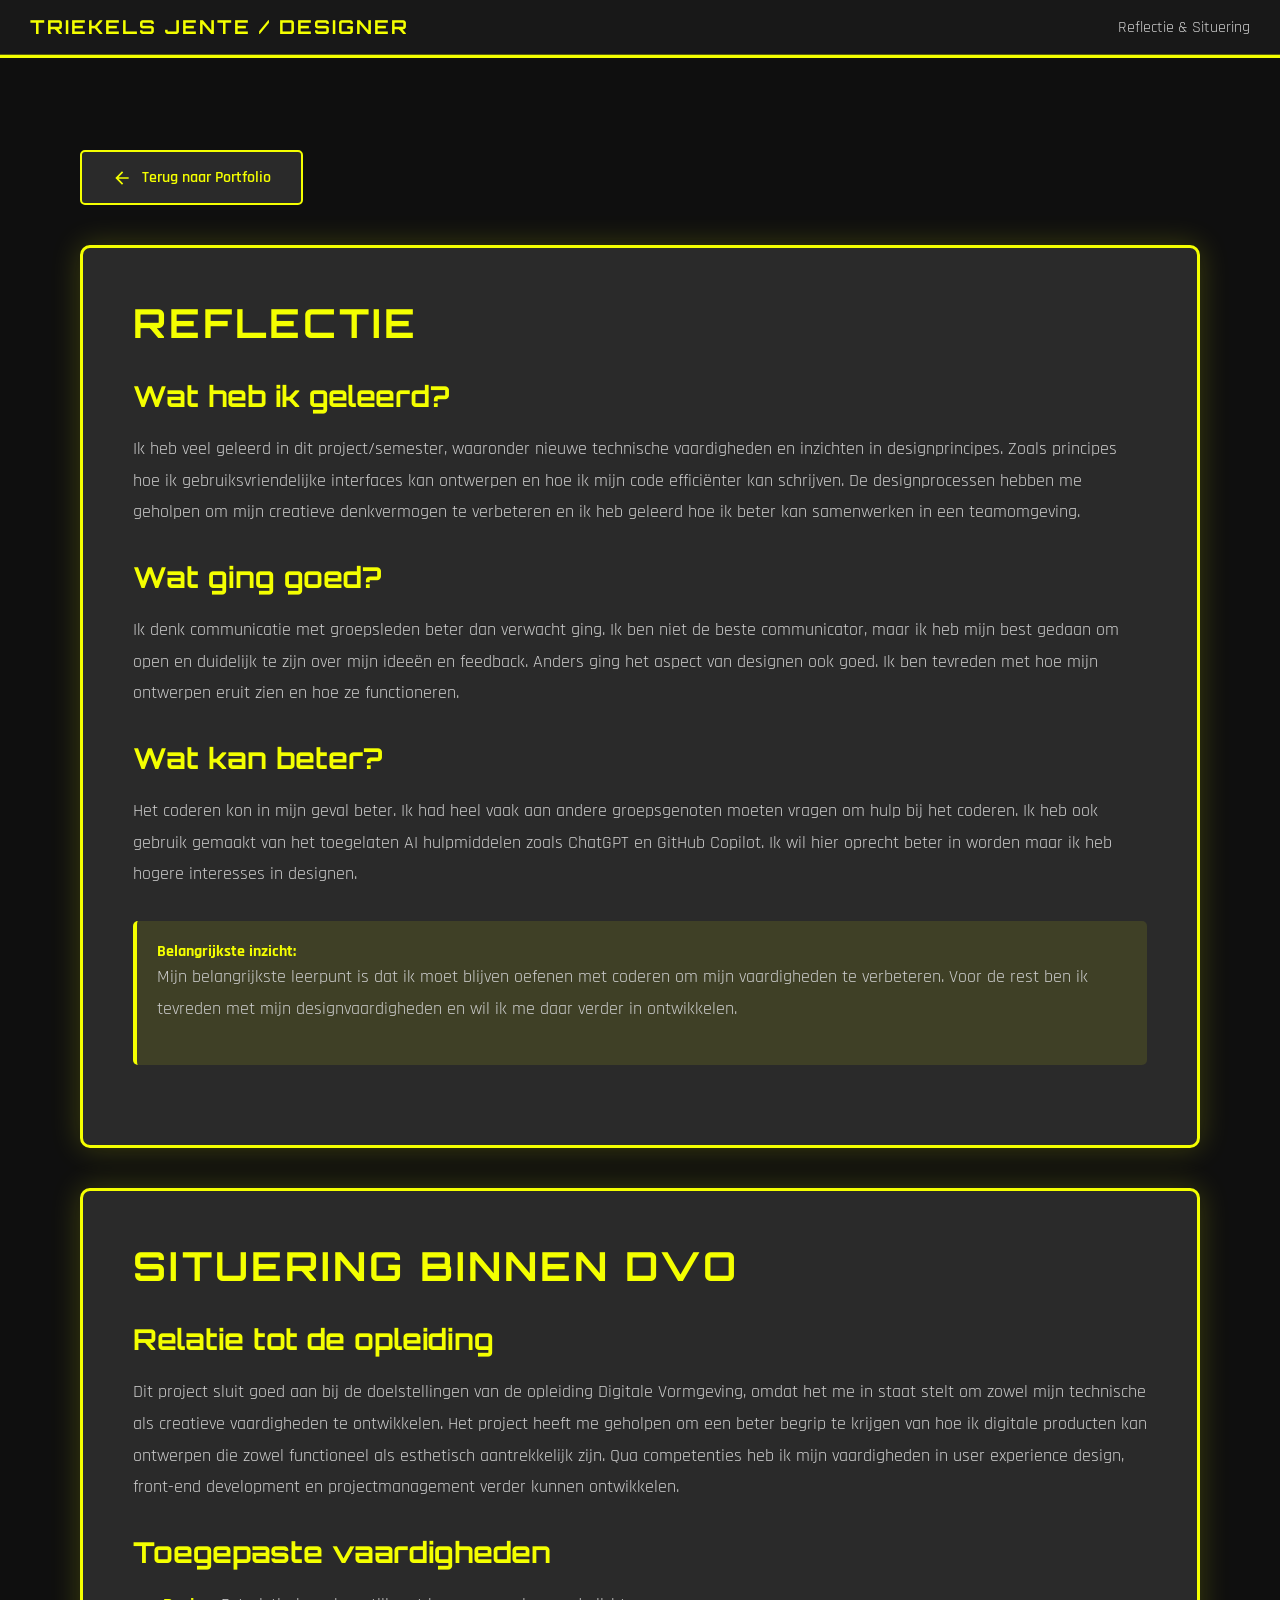
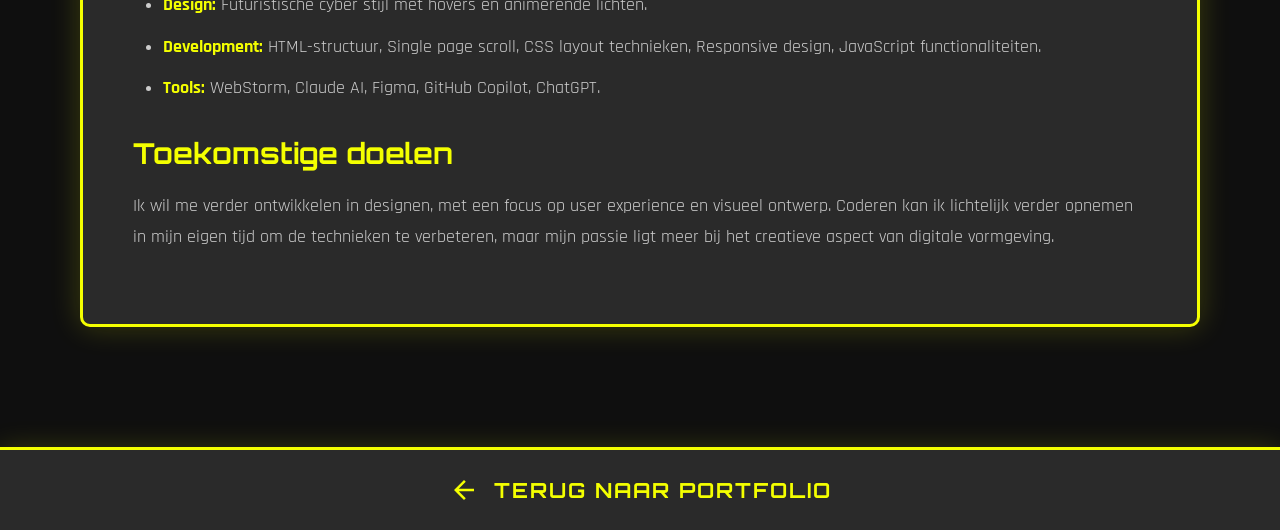
==== portfolio/index.html @ 8e006cd0 "Refactors V3" ====
<!DOCTYPE html>
<html lang="nl">
<head>
    <meta charset="UTF-8">
    <meta name="viewport" content="width=device-width, initial-scale=1.0">
    <title>Reflectie & Situering - Triekels Jente</title>
    <link href="https://fonts.googleapis.com/css2?family=Orbitron:wght@400;700;900&family=Rajdhani:wght@300;400;500;600;700&display=swap" rel="stylesheet">
    <link rel="stylesheet" href="../stijl.css">
    <style>
        .reflection-container {
            max-width: 1200px;
            margin: 0 auto;
            padding: 150px 40px 80px;
        }

        .back-button {
            display: inline-flex;
            align-items: center;
            gap: 10px;
            padding: 15px 30px;
            background: var(--card-bg);
            color: var(--neon-yellow);
            text-decoration: none;
            font-weight: 600;
            border: 2px solid var(--neon-yellow);
            border-radius: 5px;
            transition: all 0.3s ease;
            margin-bottom: 40px;
        }

        .back-button:hover {
            background: var(--neon-yellow);
            color: var(--darker-bg);
            transform: translateX(-5px);
        }

        .back-icon {
            width: 20px;
            height: 20px;
            fill: currentColor;
        }

        .reflection-card {
            background: var(--card-bg);
            border: 3px solid var(--neon-yellow);
            border-radius: 10px;
            padding: 50px;
            box-shadow: 0 0 30px rgba(244, 255, 0, 0.2);
            margin-bottom: 40px;
        }

        .reflection-card h2 {
            color: var(--neon-yellow);
            font-family: 'Orbitron', sans-serif;
            font-size: 2.5rem;
            margin-bottom: 30px;
            text-transform: uppercase;
            letter-spacing: 3px;
        }

        .reflection-card h3 {
            color: var(--neon-yellow);
            font-family: 'Orbitron', sans-serif;
            font-size: 1.8rem;
            margin-top: 30px;
            margin-bottom: 20px;
        }

        .reflection-card p {
            color: var(--text-secondary);
            line-height: 1.8;
            font-size: 1.1rem;
            margin-bottom: 20px;
        }

        .reflection-card ul,
        .reflection-card ol {
            color: var(--text-secondary);
            line-height: 1.8;
            font-size: 1.1rem;
            margin-left: 30px;
            margin-bottom: 20px;
        }

        .reflection-card li {
            margin-bottom: 10px;
        }

        .reflection-card strong {
            color: var(--neon-yellow);
            font-weight: 700;
        }

        .highlight-box {
            background: rgba(244, 255, 0, 0.1);
            border-left: 4px solid var(--neon-yellow);
            padding: 20px;
            margin: 30px 0;
            border-radius: 5px;
        }

        @media (max-width: 768px) {
            .reflection-container {
                padding: 120px 20px 60px;
            }

            .reflection-card {
                padding: 30px 20px;
            }

            .reflection-card h2 {
                font-size: 1.8rem;
            }

            .reflection-card h3 {
                font-size: 1.4rem;
            }
        }
    </style>
</head>
<body>
<!-- Navigation -->
<nav>
    <div class="nav-header">
        <div class="nav-title">Triekels Jente / Designer</div>
        <div class="nav-time">Reflectie & Situering</div>
    </div>
</nav>

<div class="reflection-container">
    <a href="../index.html" class="back-button">
        <svg class="back-icon" viewBox="0 0 24 24">
            <path d="M20 11H7.83l5.59-5.59L12 4l-8 8 8 8 1.41-1.41L7.83 13H20v-2z"/>
        </svg>
        Terug naar Portfolio
    </a>

    <div class="reflection-card">
        <h2>Reflectie</h2>

        <h3>Wat heb ik geleerd?</h3>
        <p>
            Ik heb veel geleerd in dit project/semester, waaronder nieuwe technische vaardigheden en inzichten in designprincipes. Zoals principes hoe ik gebruiksvriendelijke interfaces kan ontwerpen en hoe ik mijn code efficiënter kan schrijven.
            De designprocessen hebben me geholpen om mijn creatieve denkvermogen te verbeteren en ik heb geleerd hoe ik beter kan samenwerken in een teamomgeving.
        </p>

        <h3>Wat ging goed?</h3>
        <p>
            Ik denk communicatie met groepsleden beter dan verwacht ging. Ik ben niet de beste communicator, maar ik heb mijn best gedaan om open en duidelijk te zijn over mijn ideeën en feedback.
            Anders ging het aspect van designen ook goed. Ik ben tevreden met hoe mijn ontwerpen eruit zien en hoe ze functioneren.
        </p>

        <h3>Wat kan beter?</h3>
        <p>
            Het coderen kon in mijn geval beter. Ik had heel vaak aan andere groepsgenoten moeten vragen om hulp bij het coderen. Ik heb ook gebruik  gemaakt van het toegelaten AI hulpmiddelen zoals ChatGPT en GitHub Copilot.
            Ik wil hier oprecht beter in worden maar ik heb hogere interesses in designen.
        </p>

        <div class="highlight-box">
            <strong>Belangrijkste inzicht:</strong>
            <p>
                Mijn belangrijkste leerpunt is dat ik moet blijven oefenen met coderen om mijn vaardigheden te verbeteren.
                Voor de rest ben ik tevreden met mijn designvaardigheden en wil ik me daar verder in ontwikkelen.
            </p>
        </div>
    </div>

    <div class="reflection-card">
        <h2>Situering binnen DVO</h2>

        <h3>Relatie tot de opleiding</h3>
        <p>
            Dit project sluit goed aan bij de doelstellingen van de opleiding Digitale Vormgeving, omdat het me in staat stelt om zowel mijn technische als creatieve vaardigheden te ontwikkelen.
            Het project heeft me geholpen om een beter begrip te krijgen van hoe ik digitale producten kan ontwerpen die zowel functioneel als esthetisch aantrekkelijk zijn.
            Qua competenties heb ik mijn vaardigheden in user experience design, front-end development en projectmanagement verder kunnen ontwikkelen.
        </p>

        <h3>Toegepaste vaardigheden</h3>
        <ul>
            <li><strong>Design:</strong> Futuristische cyber stijl met hovers en animerende lichten.</li>
            <li><strong>Development:</strong> HTML-structuur, Single page scroll, CSS layout technieken, Responsive design, JavaScript functionaliteiten.</li>
            <li><strong>Tools:</strong> WebStorm, Claude AI, Figma, GitHub Copilot, ChatGPT.</li>
        </ul>

        <h3>Toekomstige doelen</h3>
        <p>
            Ik wil me verder ontwikkelen in designen, met een focus op user experience en visueel ontwerp.
            Coderen kan ik lichtelijk verder opnemen in mijn eigen tijd om de technieken te verbeteren, maar mijn passie ligt meer bij het creatieve aspect van digitale vormgeving.
        </p>
    </div>
</div>

<footer>
    <a href="../index.html" class="footer-button">
        <svg class="footer-icon" viewBox="0 0 24 24">
            <path d="M20 11H7.83l5.59-5.59L12 4l-8 8 8 8 1.41-1.41L7.83 13H20v-2z"/>
        </svg>
        Terug naar Portfolio
    </a>
</footer>
</body>
</html>
---- stijl.css ----
/* ========================
   CSS Variables (Colors)
   ======================== */
:root {
    --neon-yellow: #f4ff00;
    --dark-bg: #1a1a1a;
    --darker-bg: #0f0f0f;
    --card-bg: #2a2a2a;
    --text-primary: #ffffff;
    --text-secondary: #cccccc;
    --border-color: #f4ff00;
}

/* ========================
   Reset & Base Styles
   ======================== */
* {
    margin: 0;
    padding: 0;
    box-sizing: border-box;
}

body {
    font-family: 'Rajdhani', sans-serif;
    background: var(--darker-bg);
    color: var(--text-primary);
    overflow-x: hidden;
    scroll-behavior: smooth;
}

/* ========================
   Navigation
   ======================== */
nav {
    position: fixed;
    top: 0;
    left: 0;
    right: 0;
    z-index: 1000;
    background: rgba(26, 26, 26, 0.95);
    backdrop-filter: blur(10px);
    border-bottom: 3px solid var(--neon-yellow);
}

.nav-header {
    display: flex;
    justify-content: space-between;
    align-items: center;
    padding: 15px 30px;
    border-bottom: 1px solid rgba(244, 255, 0, 0.3);
}

.nav-title {
    font-family: 'Orbitron', sans-serif;
    font-size: 1.2rem;
    font-weight: 700;
    color: var(--neon-yellow);
    text-transform: uppercase;
    letter-spacing: 2px;
}

.nav-time {
    font-size: 1rem;
    color: var(--text-secondary);
}

.nav-links {
    display: flex;
    justify-content: space-around;
    padding: 0;
    list-style: none;
}

.nav-links li {
    flex: 1;
}

.nav-links a {
    display: flex;
    align-items: center;
    justify-content: center;
    padding: 15px 20px;
    color: var(--text-primary);
    text-decoration: none;
    font-weight: 600;
    font-size: 1rem;
    transition: all 0.3s ease;
    border-bottom: 3px solid transparent;
    text-transform: uppercase;
    letter-spacing: 1px;
}

.nav-links a:hover,
.nav-links a.active {
    color: var(--neon-yellow);
    background: rgba(244, 255, 0, 0.1);
    border-bottom-color: var(--neon-yellow);
}

.nav-icon {
    width: 24px;
    height: 24px;
    margin-right: 8px;
    fill: currentColor;
}

/* ========================
   Sections & Container
   ======================== */
section {
    min-height: 100vh;
    padding: 120px 40px 60px;
    display: flex;
    align-items: center;
    justify-content: center;
    border-bottom: 1px solid rgba(244, 255, 0, 0.2);
}

.container {
    max-width: 1400px;
    width: 100%;
    margin: 0 auto;
}

.section-title {
    font-family: 'Orbitron', sans-serif;
    font-size: 3rem;
    font-weight: 900;
    color: var(--neon-yellow);
    text-align: center;
    margin-bottom: 60px;
    text-transform: uppercase;
    letter-spacing: 4px;
    text-shadow: 0 0 20px rgba(244, 255, 0, 0.5);
}

/* ========================
   Home Section
   ======================== */
#home {
    background: linear-gradient(135deg, var(--darker-bg) 0%, var(--dark-bg) 100%);
    position: relative;
    overflow: hidden;
}

#home::before {
    content: '';
    position: absolute;
    top: 0;
    left: 0;
    right: 0;
    bottom: 0;
    background:
            repeating-linear-gradient(
                    0deg,
                    transparent,
                    transparent 2px,
                    rgba(244, 255, 0, 0.03) 2px,
                    rgba(244, 255, 0, 0.03) 4px
            );
    pointer-events: none;
}

.home-content {
    text-align: center;
    position: relative;
    z-index: 1;
}

.home-title {
    font-family: 'Orbitron', sans-serif;
    font-size: 5rem;
    font-weight: 900;
    color: var(--neon-yellow);
    margin-bottom: 20px;
    text-transform: uppercase;
    letter-spacing: 8px;
    animation: glowPulse 2s ease-in-out infinite;
}

.home-subtitle {
    font-size: 2rem;
    color: var(--text-secondary);
    font-weight: 400;
    letter-spacing: 3px;
}

@keyframes glowPulse {
    0%, 100% {
        text-shadow: 0 0 20px rgba(244, 255, 0, 0.5), 0 0 40px rgba(244, 255, 0, 0.3);
    }
    50% {
        text-shadow: 0 0 30px rgba(244, 255, 0, 0.8), 0 0 60px rgba(244, 255, 0, 0.5);
    }
}

/* ========================
   Profiel Section
   ======================== */
.profiel-grid {
    display: grid;
    grid-template-columns: 1fr 2fr;
    gap: 40px;
    align-items: start;
}

.profiel-card {
    background: var(--card-bg);
    border: 3px solid var(--neon-yellow);
    border-radius: 10px;
    padding: 30px;
    box-shadow: 0 0 30px rgba(244, 255, 0, 0.2);
}

.profiel-info {
    margin-bottom: 30px;
}

.info-header {
    background: var(--neon-yellow);
    color: var(--darker-bg);
    padding: 15px;
    border-radius: 5px;
    font-weight: 700;
    font-size: 1.1rem;
    margin-bottom: 20px;
    text-transform: uppercase;
}

.info-grid {
    display: grid;
    grid-template-columns: auto 1fr;
    gap: 10px 20px;
    font-size: 1rem;
}

.info-label {
    font-weight: 600;
    color: var(--neon-yellow);
}

.profiel-image {
    width: 100%;
    max-width: 300px;
    height: auto;
    border-radius: 10px;
    border: 3px solid var(--neon-yellow);
    margin-bottom: 20px;
    object-fit: cover;
}

.about-section h3 {
    color: var(--neon-yellow);
    font-size: 1.8rem;
    margin-bottom: 20px;
    font-family: 'Orbitron', sans-serif;
}

.about-section p {
    line-height: 1.8;
    color: var(--text-secondary);
    margin-bottom: 15px;
    font-size: 1.1rem;
}

/* ========================
   Tijdlijn Section
   ======================== */
.timeline-container {
    position: relative;
    padding: 40px 0;
}

.timeline-header {
    display: grid;
    grid-template-columns: repeat(5, 1fr);
    gap: 20px;
    margin-bottom: 40px;
    text-align: center;
}

.timeline-period {
    background: var(--card-bg);
    border: 2px solid var(--neon-yellow);
    border-radius: 10px;
    padding: 20px 10px;
    position: relative;
}

.timeline-period h3 {
    font-size: 1rem;
    color: var(--text-primary);
    margin-bottom: 10px;
    font-weight: 600;
}

.timeline-period .category {
    font-size: 1.1rem;
    font-weight: 700;
    color: var(--neon-yellow);
    text-transform: uppercase;
}

.period-color {
    position: absolute;
    top: -15px;
    left: 50%;
    transform: translateX(-50%);
    width: 80%;
    height: 8px;
    border-radius: 4px;
}

.timeline-content {
    background: var(--card-bg);
    border: 3px solid var(--neon-yellow);
    border-radius: 10px;
    padding: 40px;
    box-shadow: 0 0 30px rgba(244, 255, 0, 0.2);
}

.timeline-content p {
    line-height: 1.8;
    color: var(--text-secondary);
    margin-bottom: 15px;
    font-size: 1.1rem;
}

.timeline-content strong {
    color: var(--neon-yellow);
    font-weight: 700;
}

/* ========================
   Skills Section
   ======================== */
.skills-grid {
    display: grid;
    grid-template-columns: 1fr 2fr;
    gap: 40px;
}

.skills-chart {
    background: var(--card-bg);
    border: 3px solid var(--neon-yellow);
    border-radius: 10px;
    padding: 40px;
    display: flex;
    flex-direction: column;
    align-items: center;
    justify-content: center;
    box-shadow: 0 0 30px rgba(244, 255, 0, 0.2);
}

.chart-circle {
    width: 200px;
    height: 200px;
    border-radius: 50%;
    border: 3px solid var(--neon-yellow);
    display: flex;
    align-items: center;
    justify-content: center;
    position: relative;
    margin-bottom: 40px;
}

.chart-segments {
    position: absolute;
    width: 100%;
    height: 100%;
}

.segment-line {
    position: absolute;
    width: 2px;
    height: 50%;
    background: var(--neon-yellow);
    top: 0;
    left: 50%;
    transform-origin: bottom;
}

.segment-line:nth-child(1) { transform: rotate(0deg); }
.segment-line:nth-child(2) { transform: rotate(45deg); }
.segment-line:nth-child(3) { transform: rotate(90deg); }
.segment-line:nth-child(4) { transform: rotate(135deg); }

.skills-legend {
    display: grid;
    grid-template-columns: repeat(2, 1fr);
    gap: 15px;
    width: 100%;
}

.legend-item {
    display: flex;
    align-items: center;
    gap: 10px;
}

.legend-color {
    width: 20px;
    height: 20px;
    border-radius: 3px;
}

.legend-text {
    font-size: 1rem;
    color: var(--text-primary);
    font-weight: 600;
}

.skills-description {
    background: var(--card-bg);
    border: 3px solid var(--neon-yellow);
    border-radius: 10px;
    padding: 40px;
    box-shadow: 0 0 30px rgba(244, 255, 0, 0.2);
}

.skills-description h3 {
    color: var(--neon-yellow);
    font-size: 1.5rem;
    margin-bottom: 30px;
    font-family: 'Orbitron', sans-serif;
}

.skills-description p {
    line-height: 1.8;
    color: var(--text-secondary);
    margin-bottom: 20px;
    font-size: 1.1rem;
}

.skills-description strong {
    color: var(--neon-yellow);
    font-weight: 700;
}

/* ========================
   Hobbies Section
   ======================== */
.hobbies-grid {
    display: grid;
    grid-template-columns: 1fr 2fr;
    gap: 40px;
}

.hobbies-chart {
    background: var(--card-bg);
    border: 3px solid var(--neon-yellow);
    border-radius: 10px;
    padding: 40px;
    display: flex;
    flex-direction: column;
    align-items: center;
    justify-content: center;
    box-shadow: 0 0 30px rgba(244, 255, 0, 0.2);
}

.hobby-circle {
    width: 150px;
    height: 150px;
    border-radius: 50%;
    border: 3px solid var(--neon-yellow);
    display: flex;
    align-items: center;
    justify-content: center;
    position: relative;
    margin-bottom: 40px;
    background: var(--neon-yellow);
}

.hobby-inner {
    width: 60%;
    height: 60%;
    border-radius: 50%;
    background: var(--darker-bg);
}

.hobbies-list {
    width: 100%;
}

.hobby-item {
    display: flex;
    justify-content: space-between;
    margin-bottom: 12px;
    padding: 8px 0;
    border-bottom: 1px solid rgba(244, 255, 0, 0.3);
}

.hobby-name {
    color: var(--text-primary);
    font-weight: 600;
}

.hobby-frequency {
    color: var(--neon-yellow);
    font-weight: 500;
}

.hobbies-description {
    background: var(--card-bg);
    border: 3px solid var(--neon-yellow);
    border-radius: 10px;
    padding: 40px;
    box-shadow: 0 0 30px rgba(244, 255, 0, 0.2);
}

.hobbies-description h3 {
    color: var(--neon-yellow);
    font-size: 1.5rem;
    margin-bottom: 30px;
    font-family: 'Orbitron', sans-serif;
}

.hobbies-description p {
    line-height: 1.8;
    color: var(--text-secondary);
    margin-bottom: 20px;
    font-size: 1.1rem;
}

.hobbies-description strong {
    color: var(--neon-yellow);
    font-weight: 700;
}

/* ========================
   Projecten Section
   ======================== */
.projecten-grid {
    display: grid;
    grid-template-columns: repeat(3, 1fr);
    gap: 40px;
}

.project-card {
    background: var(--card-bg);
    border: 3px solid var(--neon-yellow);
    border-radius: 10px;
    padding: 40px;
    text-align: center;
    transition: all 0.3s ease;
    box-shadow: 0 0 30px rgba(244, 255, 0, 0.2);
    position: relative;
    overflow: hidden;
}

.project-card::before {
    content: '';
    position: absolute;
    top: 0;
    left: 0;
    width: 100%;
    height: 100%;
    background: linear-gradient(135deg, transparent 0%, rgba(244, 255, 0, 0.1) 100%);
    opacity: 0;
    transition: opacity 0.3s ease;
}

.project-card:hover {
    transform: translateY(-10px);
    box-shadow: 0 10px 50px rgba(244, 255, 0, 0.4);
}

.project-card:hover::before {
    opacity: 1;
}

.project-arrow {
    width: 100px;
    height: 100px;
    margin: 0 auto 30px;
    fill: #666;
    transition: all 0.3s ease;
}

.project-card:hover .project-arrow {
    fill: var(--neon-yellow);
    transform: translateY(-10px);
}

.project-title {
    font-size: 2rem;
    color: var(--neon-yellow);
    font-weight: 700;
    margin-bottom: 10px;
    font-family: 'Orbitron', sans-serif;
}

.project-percentage {
    font-size: 1.5rem;
    color: var(--text-secondary);
    font-weight: 600;
}

.projecten-description {
    grid-column: 1 / -1;
    background: var(--card-bg);
    border: 3px solid var(--neon-yellow);
    border-radius: 10px;
    padding: 30px;
    text-align: center;
    box-shadow: 0 0 30px rgba(244, 255, 0, 0.2);
}

.projecten-description p {
    color: var(--neon-yellow);
    font-size: 1.2rem;
    line-height: 1.6;
    font-weight: 500;
}

/* ========================
   Doelen Section
   ======================== */
.doelen-grid {
    display: grid;
    grid-template-columns: repeat(2, 1fr);
    gap: 40px;
}

.doel-card {
    background: var(--card-bg);
    border: 3px solid var(--neon-yellow);
    border-radius: 10px;
    padding: 40px;
    text-align: center;
    transition: all 0.3s ease;
    box-shadow: 0 0 30px rgba(244, 255, 0, 0.2);
}

.doel-card:hover {
    transform: scale(1.05);
    box-shadow: 0 10px 50px rgba(244, 255, 0, 0.4);
}

.doel-title {
    font-size: 2rem;
    color: var(--neon-yellow);
    font-weight: 700;
    margin-bottom: 20px;
    font-family: 'Orbitron', sans-serif;
}

.doel-progress {
    width: 100%;
    height: 30px;
    background: var(--darker-bg);
    border: 2px solid var(--neon-yellow);
    border-radius: 15px;
    margin-bottom: 20px;
    overflow: hidden;
    position: relative;
}

.doel-progress-bar {
    height: 100%;
    background: linear-gradient(90deg, var(--neon-yellow) 0%, #ffff66 100%);
    width: 0%;
    transition: width 1s ease;
    display: flex;
    align-items: center;
    justify-content: flex-end;
    padding-right: 10px;
    font-weight: 700;
    color: var(--darker-bg);
}

.doel-description {
    color: var(--neon-yellow);
    font-size: 1.1rem;
    font-weight: 600;
}

.doelen-description {
    grid-column: 1 / -1;
    background: var(--card-bg);
    border: 3px solid var(--neon-yellow);
    border-radius: 10px;
    padding: 30px;
    text-align: center;
    box-shadow: 0 0 30px rgba(244, 255, 0, 0.2);
}

.doelen-description p {
    color: var(--neon-yellow);
    font-size: 1.2rem;
    line-height: 1.6;
    font-weight: 500;
}

/* ========================
   Responsive Design
   ======================== */
@media (max-width: 1024px) {
    .profiel-grid,
    .skills-grid,
    .hobbies-grid {
        grid-template-columns: 1fr;
    }

    .projecten-grid {
        grid-template-columns: 1fr;
    }

    .timeline-header {
        grid-template-columns: repeat(2, 1fr);
    }
}

@media (max-width: 768px) {
    .nav-links a {
        font-size: 0.85rem;
        padding: 12px 10px;
    }

    .nav-icon {
        width: 20px;
        height: 20px;
        margin-right: 5px;
    }

    .home-title {
        font-size: 3rem;
    }

    .home-subtitle {
        font-size: 1.5rem;
    }

    .section-title {
        font-size: 2rem;
    }

    section {
        padding: 100px 20px 40px;
    }

    .timeline-header {
        grid-template-columns: 1fr;
    }

    .doelen-grid {
        grid-template-columns: 1fr;
    }
}

footer {
    background: var(--darker-bg);
    padding: 0;
    border-top: 3px solid var(--neon-yellow);
}

.footer-button {
    display: flex;
    align-items: center;
    justify-content: center;
    gap: 15px;
    padding: 25px 40px;
    background: var(--card-bg);
    color: var(--neon-yellow);
    text-decoration: none;
    font-family: 'Orbitron', sans-serif;
    font-size: 1.3rem;
    font-weight: 700;
    text-transform: uppercase;
    letter-spacing: 2px;
    transition: all 0.3s ease;
    border: none;
    box-shadow: 0 0 30px rgba(244, 255, 0, 0.2);
}

.footer-button:hover {
    background: var(--neon-yellow);
    color: var(--darker-bg);
    box-shadow: 0 0 50px rgba(244, 255, 0, 0.5);
    transform: translateY(-3px);
}

.footer-icon {
    width: 30px;
    height: 30px;
    fill: currentColor;
}

@media (max-width: 768px) {
    .footer-button {
        font-size: 1rem;
        padding: 20px 30px;
        flex-direction: column;
        gap: 10px;
    }

    .footer-icon {
        width: 24px;
        height: 24px;
    }
}
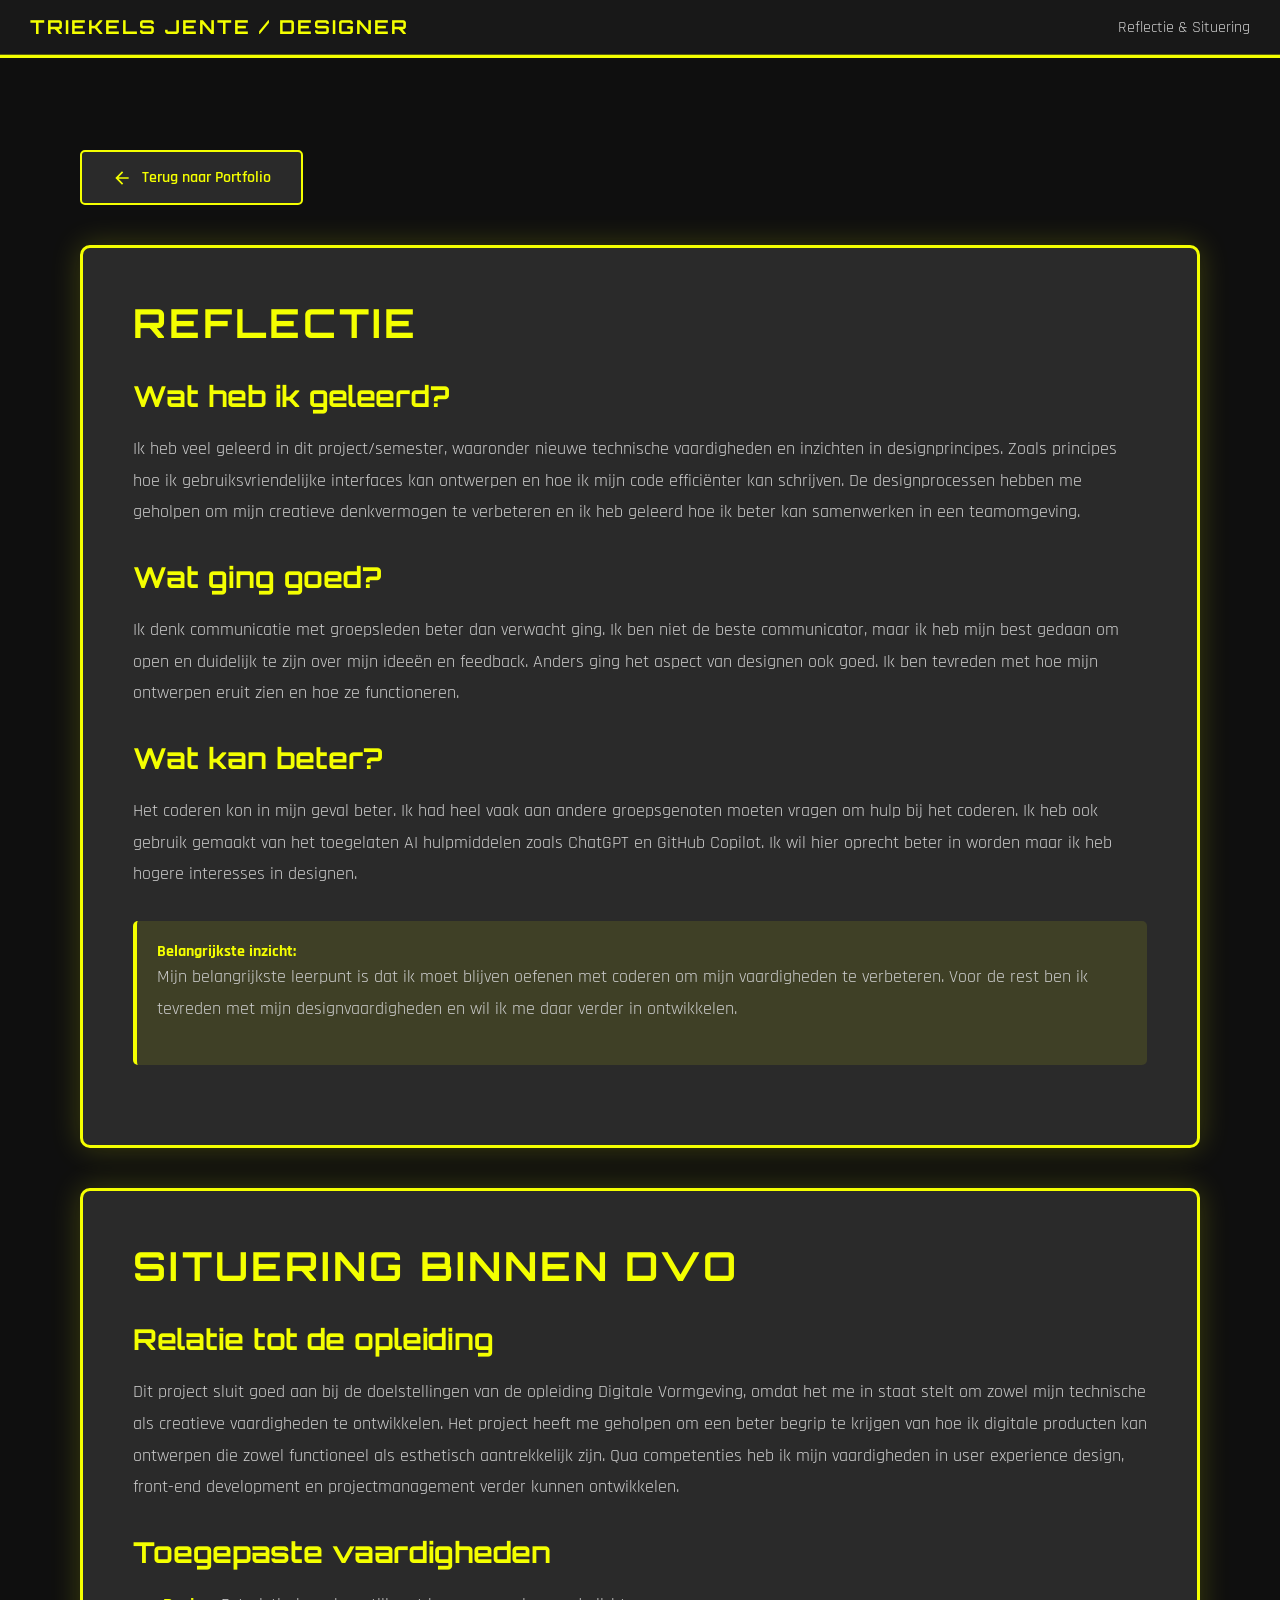
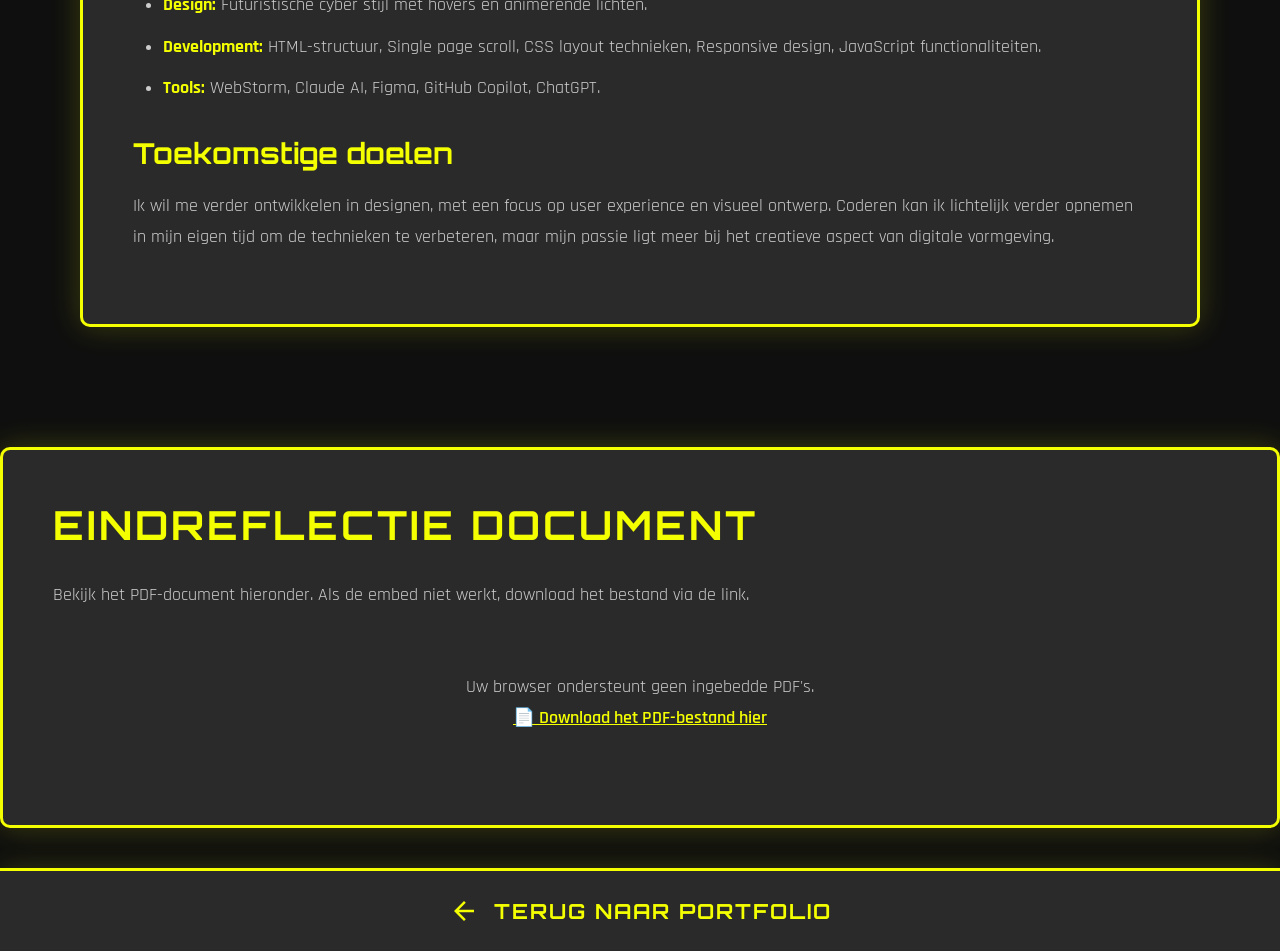
==== commit 02055ff5: "Embedd pdf bestand toegevoegd extra map aanpassingen" ====
--- a/portfolio/index.html
+++ b/portfolio/index.html
@@ -99,6 +99,40 @@
             border-radius: 5px;
         }
 
+        /* PDF Embed Styling */
+        .pdf-embed {
+            width: 100%;
+            height: 800px;
+            border: none;
+            border-radius: 8px;
+            background: rgba(0, 0, 0, 0.3);
+            margin-top: 25px;
+            box-shadow: 0 8px 32px rgba(244, 255, 0, 0.15), inset 0 0 20px rgba(244, 255, 0, 0.05);
+            transition: box-shadow 0.3s ease;
+        }
+
+        .pdf-embed:hover {
+            box-shadow: 0 12px 40px rgba(244, 255, 0, 0.25), inset 0 0 20px rgba(244, 255, 0, 0.08);
+        }
+
+        .pdf-embed p {
+            color: var(--text-secondary);
+            padding: 40px;
+            text-align: center;
+            margin: 0;
+        }
+
+        .pdf-embed a {
+            color: var(--neon-yellow);
+            text-decoration: underline;
+            font-weight: 600;
+            transition: color 0.2s ease;
+        }
+
+        .pdf-embed a:hover {
+            color: #fff;
+        }
+
         @media (max-width: 768px) {
             .reflection-container {
                 padding: 120px 20px 60px;
@@ -114,6 +148,20 @@
 
             .reflection-card h3 {
                 font-size: 1.4rem;
+            }
+
+            .pdf-embed {
+                height: 600px;
+            }
+        }
+
+        @media (max-width: 480px) {
+            .pdf-embed {
+                height: 450px;
+            }
+
+            .reflection-card {
+                padding: 20px;
             }
         }
     </style>
@@ -190,6 +238,19 @@
     </div>
 </div>
 
+<div class="reflection-card">
+    <h2>Eindreflectie Document</h2>
+    <p>Bekijk het PDF-document hieronder. Als de embed niet werkt, download het bestand via de link.</p>
+
+    <object class="pdf-embed" data="assets/Eindreflectie_WPL1_DVO_JenteTriekels.pdf" type="application/pdf" aria-label="PDF: Eindreflectie WPL1">
+        <p>Uw browser ondersteunt geen ingebedde PDF's.<br/>
+            <a href="assets/Eindreflectie_WPL1_DVO_JenteTriekels.pdf" target="_blank" rel="noopener noreferrer">
+                📄 Download het PDF-bestand hier
+            </a>
+        </p>
+    </object>
+</div>
+
 <footer>
     <a href="../index.html" class="footer-button">
         <svg class="footer-icon" viewBox="0 0 24 24">
